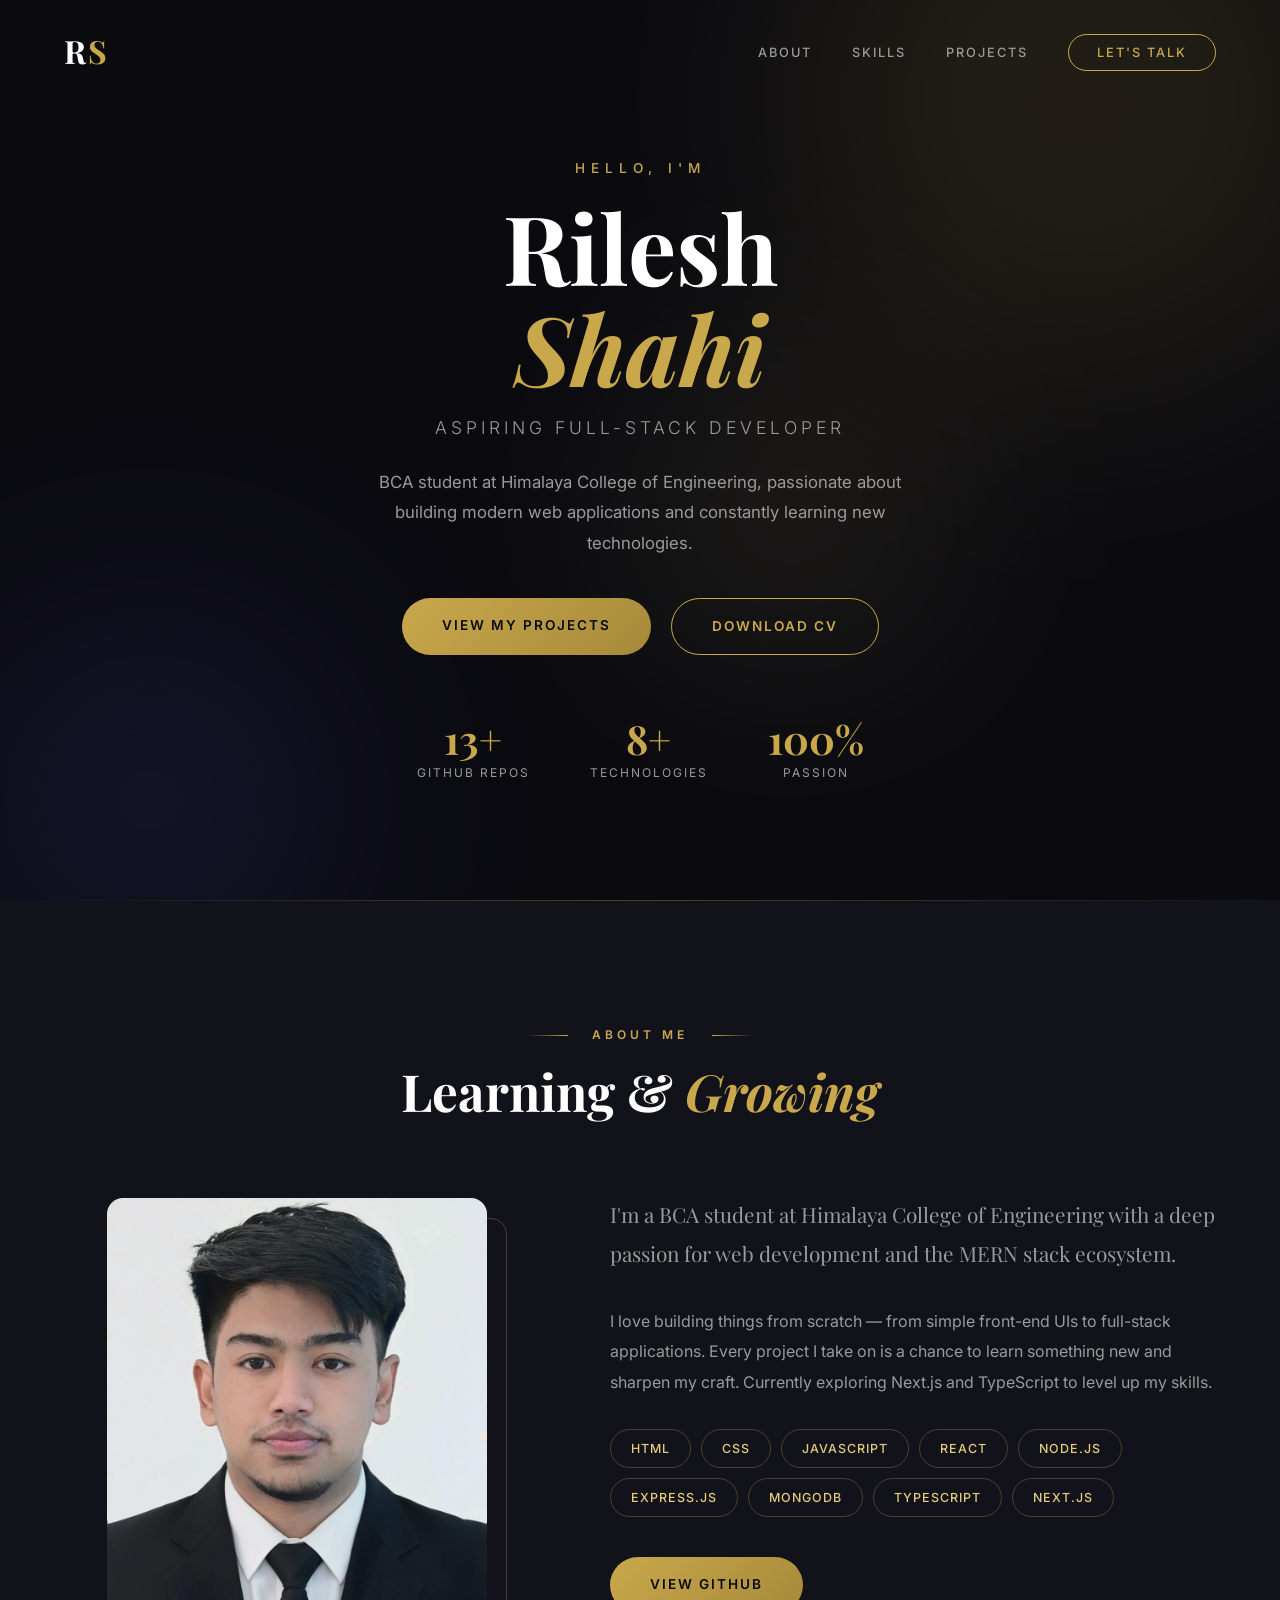
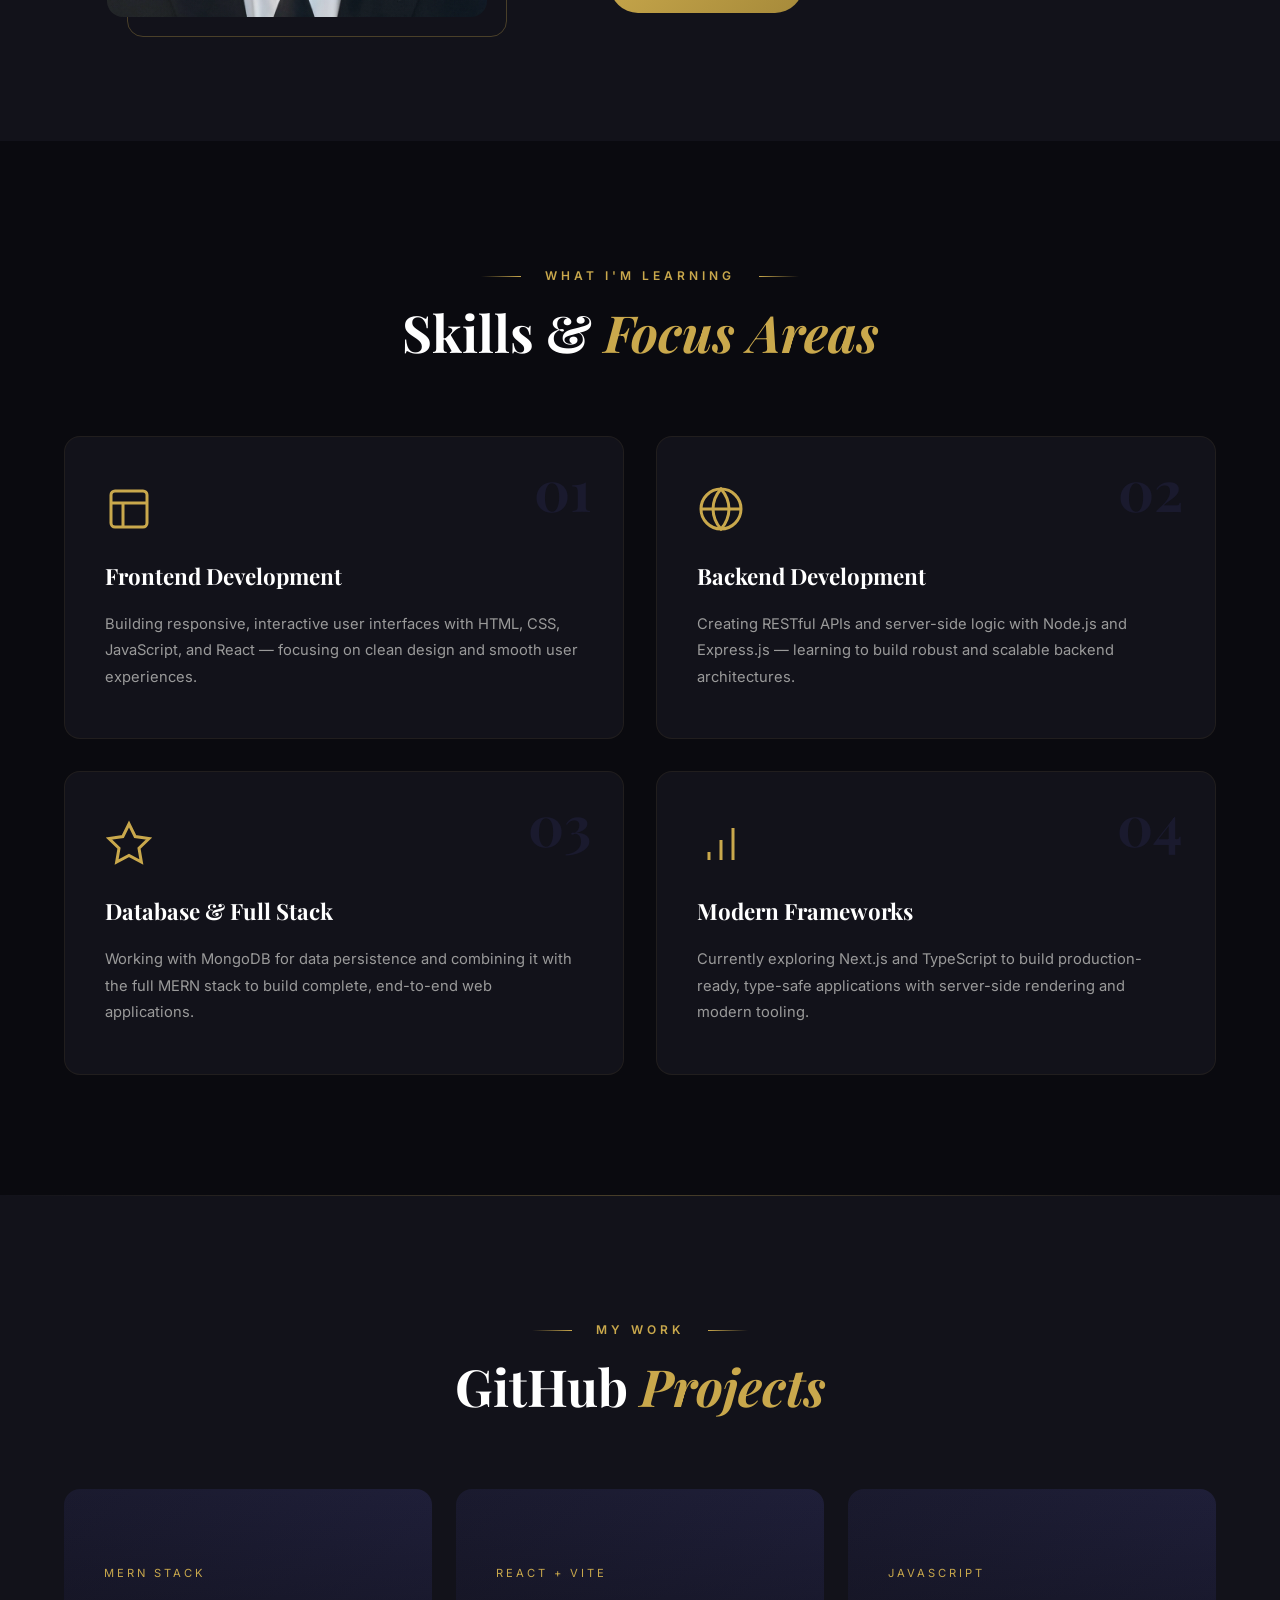
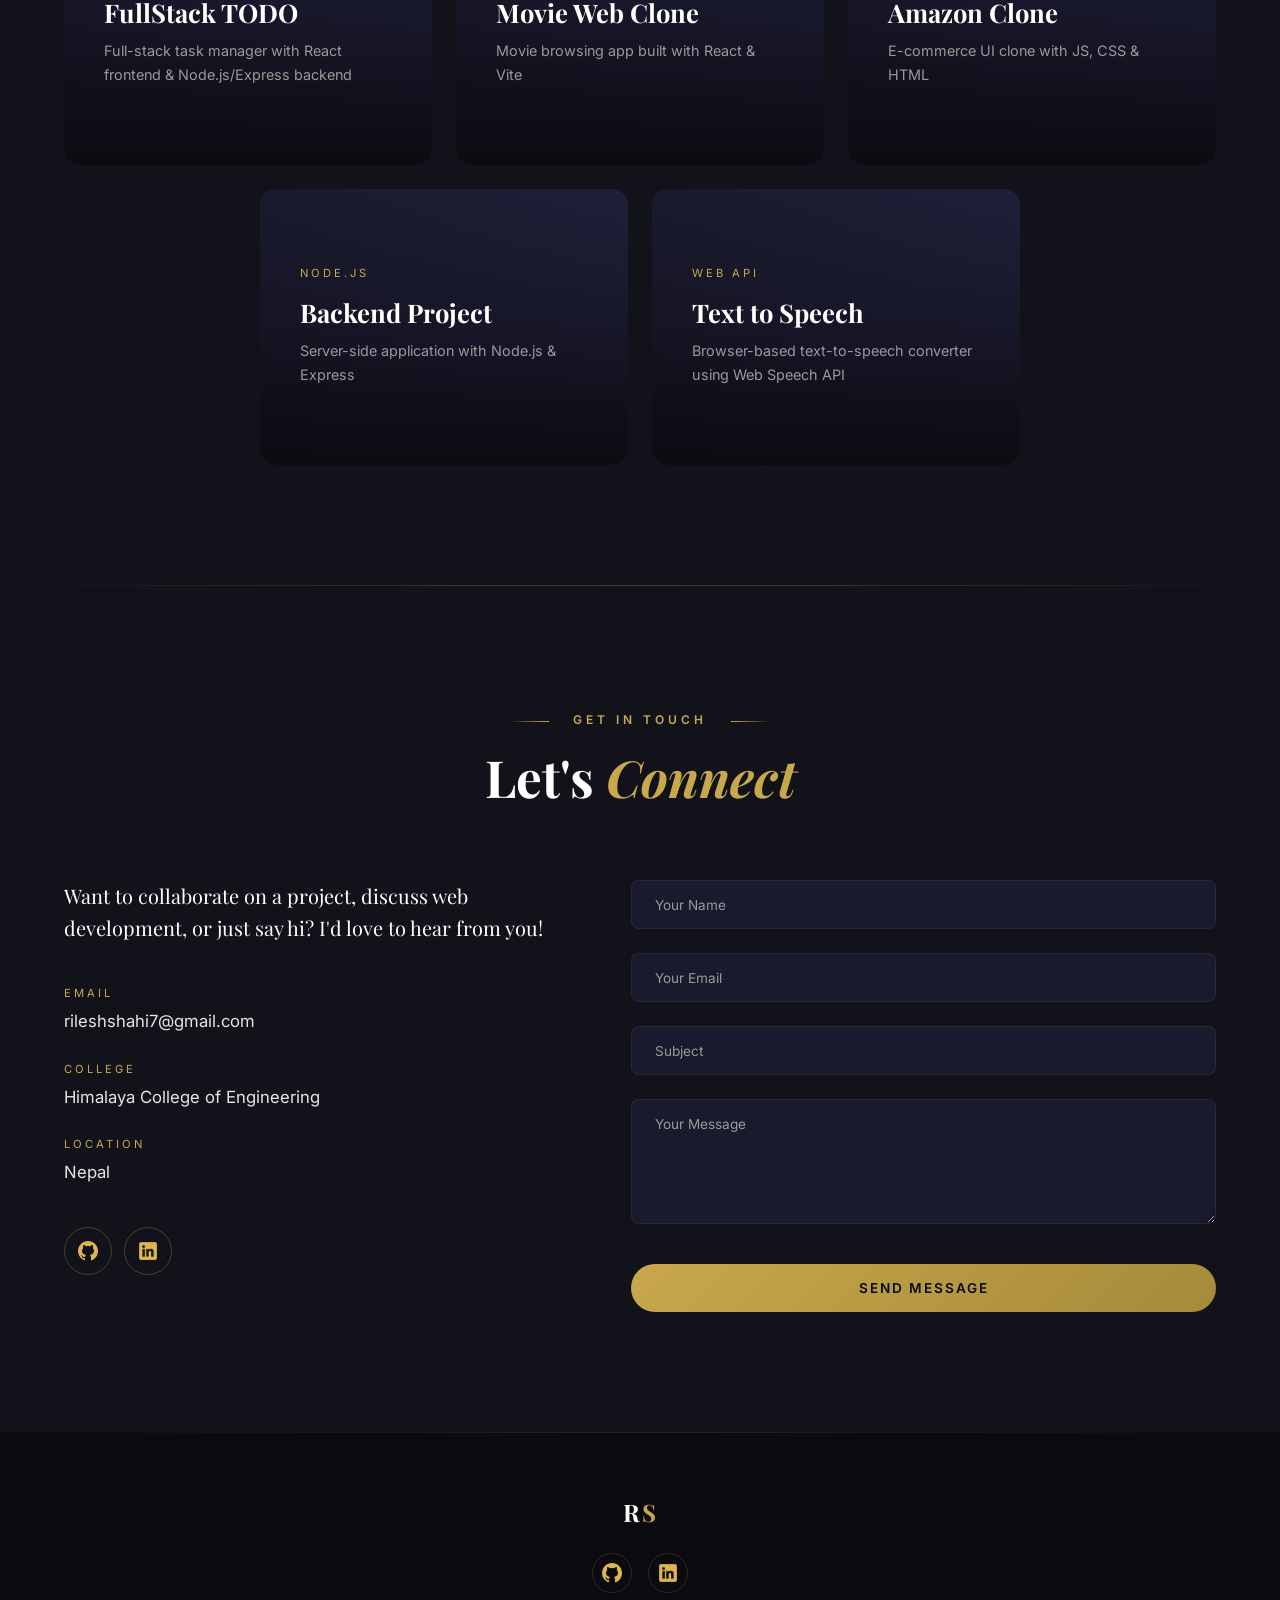
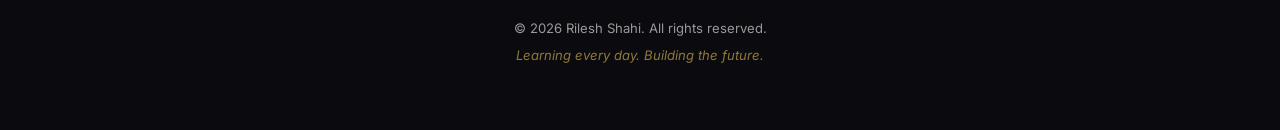
==== index.html @ 54d1e5bb "portfolio_v1" ====
<!DOCTYPE html>
<html lang="en">

<head>
  <meta charset="UTF-8">
  <meta name="viewport" content="width=device-width, initial-scale=1.0">
  <meta name="description"
    content="Rilesh Shahi — BCA student & aspiring MERN Stack Developer. Explore my projects and skills.">
  <title>Rilesh Shahi — Portfolio</title>
  <link rel="stylesheet" href="style.css">
  <link rel="preconnect" href="https://fonts.googleapis.com">
  <link rel="preconnect" href="https://fonts.gstatic.com" crossorigin>
  <link
    href="https://fonts.googleapis.com/css2?family=Playfair+Display:ital,wght@0,400;0,700;1,400&family=Inter:wght@300;400;500;600&display=swap"
    rel="stylesheet">
</head>

<body>

  <!-- ===== NAVIGATION ===== -->
  <nav id="navbar">
    <div class="nav-container">
      <a href="#hero" class="logo">R<span>S</span></a>
      <ul class="nav-links">
        <li><a href="#about">About</a></li>
        <li><a href="#services">Skills</a></li>
        <li><a href="#portfolio">Projects</a></li>
        <li><a href="#contact" class="nav-cta">Let's Talk</a></li>
      </ul>
      <button class="hamburger" id="hamburger" aria-label="Toggle navigation">
        <span></span><span></span><span></span>
      </button>
    </div>
  </nav>

  <!-- ===== HERO SECTION ===== -->
  <section id="hero">
    <div class="hero-bg-shapes">
      <div class="shape shape-1"></div>
      <div class="shape shape-2"></div>
      <div class="shape shape-3"></div>
    </div>
    <div class="hero-content">
      <p class="hero-greeting">Hello, I'm</p>
      <h1 class="hero-name">Rilesh <span>Shahi</span></h1>
      <p class="hero-tagline">Aspiring Full-Stack Developer</p>
      <p class="hero-description">BCA student at Himalaya College of Engineering, passionate about building modern web
        applications and constantly learning new technologies.</p>
      <div class="hero-buttons">
        <a href="#portfolio" class="btn btn-primary">View My Projects</a>
        <a href="Rilesh_Shahi_Resume.html" target="_blank" class="btn btn-outline"
          title="Open and print/save Resume">Download CV</a>
      </div>
      <div class="hero-stats">
        <div class="stat">
          <span class="stat-number">13+</span>
          <span class="stat-label">GitHub Repos</span>
        </div>
        <div class="stat">
          <span class="stat-number">8+</span>
          <span class="stat-label">Technologies</span>
        </div>
        <div class="stat">
          <span class="stat-number">100%</span>
          <span class="stat-label">Passion</span>
        </div>
      </div>
    </div>

  </section>

  <!-- ===== ABOUT SECTION ===== -->
  <section id="about">
    <div class="container">
      <div class="section-header">
        <span class="section-tag">About Me</span>
        <h2>Learning &amp; <span>Growing</span></h2>
      </div>
      <div class="about-grid">
        <div class="about-image">
          <div class="about-image-frame">
            <div class="about-image-placeholder">
              <img src="Profile.jpg" alt="Rilesh Shahi" class="profile-img">
            </div>
            <div class="about-image-border"></div>
          </div>
        </div>
        <div class="about-text">
          <p class="about-lead">I'm a BCA student at Himalaya College of Engineering with a deep passion for web
            development and the MERN stack ecosystem.</p>
          <p>I love building things from scratch — from simple front-end UIs to full-stack applications. Every project I
            take on is a chance to learn something new and sharpen my craft. Currently exploring Next.js and TypeScript
            to level up my skills.</p>
          <div class="about-skills">
            <div class="skill-pill">HTML</div>
            <div class="skill-pill">CSS</div>
            <div class="skill-pill">JavaScript</div>
            <div class="skill-pill">React</div>
            <div class="skill-pill">Node.js</div>
            <div class="skill-pill">Express.js</div>
            <div class="skill-pill">MongoDB</div>
            <div class="skill-pill">TypeScript</div>
            <div class="skill-pill">Next.js</div>
          </div>
          <a href="https://github.com/rilesha" target="_blank" class="btn btn-primary">View GitHub</a>
        </div>
      </div>
    </div>
  </section>

  <!-- ===== SERVICES SECTION ===== -->
  <section id="services">
    <div class="container">
      <div class="section-header">
        <span class="section-tag">What I'm Learning</span>
        <h2>Skills &amp; <span>Focus Areas</span></h2>
      </div>
      <div class="services-grid">
        <div class="service-card">
          <div class="service-icon">
            <svg viewBox="0 0 24 24" fill="none" stroke="currentColor" stroke-width="1.5">
              <rect x="3" y="3" width="18" height="18" rx="2" />
              <line x1="3" y1="9" x2="21" y2="9" />
              <line x1="9" y1="21" x2="9" y2="9" />
            </svg>
          </div>
          <span class="service-number">01</span>
          <h3>Frontend Development</h3>
          <p>Building responsive, interactive user interfaces with HTML, CSS, JavaScript, and React — focusing on clean
            design and smooth user experiences.</p>
        </div>
        <div class="service-card">
          <div class="service-icon">
            <svg viewBox="0 0 24 24" fill="none" stroke="currentColor" stroke-width="1.5">
              <circle cx="12" cy="12" r="10" />
              <path d="M2 12h20" />
              <path d="M12 2a15.3 15.3 0 0 1 4 10 15.3 15.3 0 0 1-4 10 15.3 15.3 0 0 1-4-10 15.3 15.3 0 0 1 4-10z" />
            </svg>
          </div>
          <span class="service-number">02</span>
          <h3>Backend Development</h3>
          <p>Creating RESTful APIs and server-side logic with Node.js and Express.js — learning to build robust and
            scalable backend architectures.</p>
        </div>
        <div class="service-card">
          <div class="service-icon">
            <svg viewBox="0 0 24 24" fill="none" stroke="currentColor" stroke-width="1.5">
              <polygon
                points="12 2 15.09 8.26 22 9.27 17 14.14 18.18 21.02 12 17.77 5.82 21.02 7 14.14 2 9.27 8.91 8.26 12 2" />
            </svg>
          </div>
          <span class="service-number">03</span>
          <h3>Database &amp; Full Stack</h3>
          <p>Working with MongoDB for data persistence and combining it with the full MERN stack to build complete,
            end-to-end web applications.</p>
        </div>
        <div class="service-card">
          <div class="service-icon">
            <svg viewBox="0 0 24 24" fill="none" stroke="currentColor" stroke-width="1.5">
              <path d="M12 20V10" />
              <path d="M18 20V4" />
              <path d="M6 20v-4" />
            </svg>
          </div>
          <span class="service-number">04</span>
          <h3>Modern Frameworks</h3>
          <p>Currently exploring Next.js and TypeScript to build production-ready, type-safe applications with
            server-side rendering and modern tooling.</p>
        </div>
      </div>
    </div>
  </section>

  <!-- ===== PORTFOLIO SECTION ===== -->
  <section id="portfolio">
    <div class="container">
      <div class="section-header">
        <span class="section-tag">My Work</span>
        <h2>GitHub <span>Projects</span></h2>
      </div>
      <div class="portfolio-grid">
        <div class="portfolio-item">
          <div class="portfolio-overlay">
            <span class="portfolio-category">MERN Stack</span>
            <h3>FullStack TODO</h3>
            <p>Full-stack task manager with React frontend &amp; Node.js/Express backend</p>
            <a href="https://github.com/rilesha/FullStack-TODO" target="_blank" class="portfolio-link">View on GitHub
              →</a>
          </div>
        </div>
        <div class="portfolio-item">
          <div class="portfolio-overlay">
            <span class="portfolio-category">React + Vite</span>
            <h3>Movie Web Clone</h3>
            <p>Movie browsing app built with React &amp; Vite</p>
            <a href="https://github.com/rilesha/Movie-Web_Clone" target="_blank" class="portfolio-link">View on GitHub
              →</a>
          </div>
        </div>
        <div class="portfolio-item">
          <div class="portfolio-overlay">
            <span class="portfolio-category">JavaScript</span>
            <h3>Amazon Clone</h3>
            <p>E-commerce UI clone with JS, CSS &amp; HTML</p>
            <a href="https://github.com/rilesha/amazonwithjs" target="_blank" class="portfolio-link">View on GitHub
              →</a>
          </div>
        </div>
        <div class="portfolio-item">
          <div class="portfolio-overlay">
            <span class="portfolio-category">Node.js</span>
            <h3>Backend Project</h3>
            <p>Server-side application with Node.js &amp; Express</p>
            <a href="https://github.com/rilesha/backend-project" target="_blank" class="portfolio-link">View on GitHub
              →</a>
          </div>
        </div>
        <div class="portfolio-item">
          <div class="portfolio-overlay">
            <span class="portfolio-category">Web API</span>
            <h3>Text to Speech</h3>
            <p>Browser-based text-to-speech converter using Web Speech API</p>
            <a href="https://github.com/rilesha/Text-to-speech" target="_blank" class="portfolio-link">View on GitHub
              →</a>
          </div>
        </div>
      </div>
    </div>
  </section>




  <!-- ===== CONTACT SECTION ===== -->
  <section id="contact">
    <div class="container">
      <div class="section-header">
        <span class="section-tag">Get in Touch</span>
        <h2>Let's <span>Connect</span></h2>
      </div>
      <div class="contact-grid">
        <div class="contact-info">
          <p class="contact-lead">Want to collaborate on a project, discuss web development, or just say hi? I'd love to
            hear from you!</p>
          <div class="contact-details">
            <div class="contact-item">
              <span class="contact-label">Email</span>
              <a href="mailto:rileshshahi7@gmail.com">rileshshahi7@gmail.com</a>
            </div>
            <div class="contact-item">
              <span class="contact-label">College</span>
              <span>Himalaya College of Engineering</span>
            </div>
            <div class="contact-item">
              <span class="contact-label">Location</span>
              <span>Nepal</span>
            </div>
          </div>
          <div class="social-links">
            <a href="https://github.com/rilesha" target="_blank" class="social-link" aria-label="GitHub">
              <img src="icons8-github-24.png" alt="GitHub" class="social-icon">
            </a>
            <a href="https://www.linkedin.com/in/rilesh-shahi-5a1a54319/" target="_blank" class="social-link"
              aria-label="LinkedIn">
              <img src="icons8-linkedin-30.png" alt="LinkedIn" class="social-icon">
            </a>
          </div>
        </div>
        <form class="contact-form" id="contact-form">
          <div class="form-group">
            <input type="text" id="name" name="name" placeholder=" " required>
            <label for="name">Your Name</label>
          </div>
          <div class="form-group">
            <input type="email" id="email" name="email" placeholder=" " required>
            <label for="email">Your Email</label>
          </div>
          <div class="form-group">
            <input type="text" id="subject" name="subject" placeholder=" ">
            <label for="subject">Subject</label>
          </div>
          <div class="form-group">
            <textarea id="message" name="message" rows="5" placeholder=" " required></textarea>
            <label for="message">Your Message</label>
          </div>
          <button type="submit" class="btn btn-primary btn-full">Send Message</button>
        </form>
      </div>
    </div>
  </section>

  <!-- ===== FOOTER ===== -->
  <footer id="footer">
    <div class="container">
      <div class="footer-content">
        <a href="#hero" class="logo footer-logo">R<span>S</span></a>
        <div class="footer-socials">
          <a href="https://github.com/rilesha" target="_blank" class="footer-social-link" aria-label="GitHub">
            <img src="icons8-github-24.png" alt="GitHub" class="social-icon">
          </a>
          <a href="https://www.linkedin.com/in/rilesh-shahi-5a1a54319/" target="_blank" class="footer-social-link"
            aria-label="LinkedIn">
            <img src="icons8-linkedin-30.png" alt="LinkedIn" class="social-icon">
          </a>
        </div>
        <p>&copy; 2026 Rilesh Shahi. All rights reserved.</p>
        <p class="footer-tagline">Learning every day. Building the future.</p>
      </div>
    </div>
  </footer>

  <script>
    // Navbar scroll effect
    const navbar = document.getElementById('navbar');
    window.addEventListener('scroll', () => {
      navbar.classList.toggle('scrolled', window.scrollY > 50);
    });

    // Hamburger menu
    const hamburger = document.getElementById('hamburger');
    const navLinks = document.querySelector('.nav-links');
    hamburger.addEventListener('click', () => {
      hamburger.classList.toggle('active');
      navLinks.classList.toggle('active');
    });

    // Close menu on link click
    document.querySelectorAll('.nav-links a').forEach(link => {
      link.addEventListener('click', () => {
        hamburger.classList.remove('active');
        navLinks.classList.remove('active');
      });
    });

    // Smooth scroll
    document.querySelectorAll('a[href^="#"]').forEach(anchor => {
      anchor.addEventListener('click', function (e) {
        e.preventDefault();
        const target = document.querySelector(this.getAttribute('href'));
        if (target) {
          target.scrollIntoView({ behavior: 'smooth', block: 'start' });
        }
      });
    });

    // Intersection Observer for scroll animations
    const observerOptions = { threshold: 0.1, rootMargin: '0px 0px -50px 0px' };
    const observer = new IntersectionObserver((entries) => {
      entries.forEach(entry => {
        if (entry.isIntersecting) {
          entry.target.classList.add('visible');
        }
      });
    }, observerOptions);

    document.querySelectorAll('.service-card, .portfolio-item, .testimonial-card, .about-grid, .contact-grid, .section-header').forEach(el => {
      el.classList.add('animate-on-scroll');
      observer.observe(el);
    });

    // Form submission via Formspree
    document.getElementById('contact-form').addEventListener('submit', async function (e) {
      e.preventDefault();
      const btn = this.querySelector('button[type="submit"]');
      const originalText = btn.textContent;
      btn.textContent = 'Sending...';

      try {
        const response = await fetch('https://formspree.io/f/mdawnrlw', { // Replace 'YOUR_FORM_ID_HERE' with your actual Formspree endpoint ID later if you make an account
          method: 'POST',
          body: new FormData(this),
          headers: {
            'Accept': 'application/json'
          }
        });

        if (response.ok) {
          btn.textContent = 'Message Sent ✓';
          btn.style.background = 'linear-gradient(135deg, #2ecc71, #27ae60)';
          this.reset();
        } else {
          btn.textContent = 'Error Sending';
          btn.style.background = 'linear-gradient(135deg, #e74c3c, #c0392b)';
        }
      } catch (error) {
        btn.textContent = 'Error Sending';
        btn.style.background = 'linear-gradient(135deg, #e74c3c, #c0392b)';
      }

      setTimeout(() => {
        btn.textContent = originalText;
        btn.style.background = '';
      }, 3000);
    });

    // Stat counter animation
    const statNumbers = document.querySelectorAll('.stat-number');
    const statsObserver = new IntersectionObserver((entries) => {
      entries.forEach(entry => {
        if (entry.isIntersecting) {
          const el = entry.target;
          const text = el.textContent;
          const num = parseInt(text);
          const suffix = text.replace(/[0-9]/g, '');
          let current = 0;
          const increment = Math.ceil(num / 60);
          const timer = setInterval(() => {
            current += increment;
            if (current >= num) {
              current = num;
              clearInterval(timer);
            }
            el.textContent = current + suffix;
          }, 30);
          statsObserver.unobserve(el);
        }
      });
    }, { threshold: 0.5 });
    statNumbers.forEach(stat => statsObserver.observe(stat));
  </script>
</body>

</html>
---- style.css ----
/* ============================================
   LUXURY PORTFOLIO — STYLE SHEET
   ============================================ */

/* ---------- CSS VARIABLES ---------- */
:root {
    --color-bg: #0a0a0f;
    --color-bg-alt: #12121a;
    --color-surface: #1a1a2e;
    --color-surface-2: #222240;
    --color-gold: #c9a84c;
    --color-gold-light: #e3cc7a;
    --color-gold-dark: #a68a3a;
    --color-text: #e8e6e3;
    --color-text-dim: #9a9a9a;
    --color-accent: #c9a84c;
    --color-white: #ffffff;

    --font-heading: 'Playfair Display', Georgia, serif;
    --font-body: 'Inter', -apple-system, sans-serif;

    --radius-sm: 8px;
    --radius-md: 16px;
    --radius-lg: 24px;

    --transition: 0.4s cubic-bezier(0.25, 0.46, 0.45, 0.94);
    --transition-fast: 0.25s ease;
}

/* ---------- RESET & BASE ---------- */
*,
*::before,
*::after {
    margin: 0;
    padding: 0;
    box-sizing: border-box;
}

html {
    scroll-behavior: smooth;
    font-size: 16px;
}

body {
    font-family: var(--font-body);
    background-color: var(--color-bg);
    color: var(--color-text);
    line-height: 1.7;
    overflow-x: hidden;
    -webkit-font-smoothing: antialiased;
}

a {
    text-decoration: none;
    color: inherit;
    transition: color var(--transition-fast);
}

img {
    max-width: 100%;
    display: block;
}

ul {
    list-style: none;
}

.container {
    max-width: 1200px;
    margin: 0 auto;
    padding: 0 24px;
}

/* ---------- SECTION HEADER ---------- */
.section-header {
    text-align: center;
    margin-bottom: 72px;
}

.section-tag {
    display: inline-block;
    font-family: var(--font-body);
    font-size: 0.75rem;
    font-weight: 600;
    text-transform: uppercase;
    letter-spacing: 4px;
    color: var(--color-gold);
    margin-bottom: 16px;
    position: relative;
    padding: 0 24px;
}

.section-tag::before,
.section-tag::after {
    content: '';
    position: absolute;
    top: 50%;
    width: 40px;
    height: 1px;
    background: linear-gradient(to right, transparent, var(--color-gold));
}

.section-tag::before {
    right: 100%;
}

.section-tag::after {
    left: 100%;
    background: linear-gradient(to left, transparent, var(--color-gold));
}

.section-header h2 {
    font-family: var(--font-heading);
    font-size: clamp(2rem, 4vw, 3.2rem);
    font-weight: 700;
    color: var(--color-white);
    line-height: 1.2;
}

.section-header h2 span {
    color: var(--color-gold);
    font-style: italic;
}

/* ---------- BUTTONS ---------- */
.btn {
    display: inline-block;
    font-family: var(--font-body);
    font-size: 0.85rem;
    font-weight: 600;
    text-transform: uppercase;
    letter-spacing: 2px;
    padding: 16px 40px;
    border-radius: 50px;
    border: none;
    cursor: pointer;
    transition: all var(--transition);
    position: relative;
    overflow: hidden;
}

.btn-primary {
    background: linear-gradient(135deg, var(--color-gold), var(--color-gold-dark));
    color: var(--color-bg);
}

.btn-primary::before {
    content: '';
    position: absolute;
    top: 0;
    left: -100%;
    width: 100%;
    height: 100%;
    background: linear-gradient(90deg, transparent, rgba(255, 255, 255, 0.25), transparent);
    transition: left 0.6s ease;
}

.btn-primary:hover::before {
    left: 100%;
}

.btn-primary:hover {
    transform: translateY(-2px);
    box-shadow: 0 12px 40px rgba(201, 168, 76, 0.35);
}

.btn-outline {
    border: 1.5px solid var(--color-gold);
    color: var(--color-gold);
    background: transparent;
}

.btn-outline:hover {
    background: var(--color-gold);
    color: var(--color-bg);
    transform: translateY(-2px);
    box-shadow: 0 12px 40px rgba(201, 168, 76, 0.2);
}

.btn-full {
    width: 100%;
    text-align: center;
}

/* ---------- NAVIGATION ---------- */
#navbar {
    position: fixed;
    top: 0;
    left: 0;
    right: 0;
    z-index: 1000;
    padding: 24px 0;
    transition: all var(--transition);
}

#navbar.scrolled {
    padding: 12px 0;
    background: rgba(10, 10, 15, 0.92);
    backdrop-filter: blur(20px);
    -webkit-backdrop-filter: blur(20px);
    border-bottom: 1px solid rgba(201, 168, 76, 0.1);
}

.nav-container {
    max-width: 1200px;
    margin: 0 auto;
    padding: 0 24px;
    display: flex;
    align-items: center;
    justify-content: space-between;
}

.logo {
    font-family: var(--font-heading);
    font-size: 2rem;
    font-weight: 700;
    color: var(--color-white);
    letter-spacing: 2px;
}

.logo span {
    color: var(--color-gold);
}

.nav-links {
    display: flex;
    align-items: center;
    gap: 40px;
}

.nav-links a {
    font-size: 0.8rem;
    font-weight: 500;
    text-transform: uppercase;
    letter-spacing: 2px;
    color: var(--color-text-dim);
    transition: color var(--transition-fast);
    position: relative;
}

.nav-links a::after {
    content: '';
    position: absolute;
    bottom: -4px;
    left: 0;
    width: 0;
    height: 1px;
    background: var(--color-gold);
    transition: width var(--transition);
}

.nav-links a:hover {
    color: var(--color-gold);
}

.nav-links a:hover::after {
    width: 100%;
}

.nav-cta {
    padding: 10px 28px !important;
    border: 1.5px solid var(--color-gold) !important;
    border-radius: 50px;
    color: var(--color-gold) !important;
}

.nav-cta:hover {
    background: var(--color-gold) !important;
    color: var(--color-bg) !important;
}

.nav-cta::after {
    display: none !important;
}

/* Hamburger */
.hamburger {
    display: none;
    flex-direction: column;
    gap: 6px;
    background: none;
    border: none;
    cursor: pointer;
    padding: 4px;
}

.hamburger span {
    display: block;
    width: 28px;
    height: 2px;
    background: var(--color-text);
    transition: all 0.3s ease;
    border-radius: 2px;
}

.hamburger.active span:nth-child(1) {
    transform: rotate(45deg) translate(6px, 6px);
}

.hamburger.active span:nth-child(2) {
    opacity: 0;
}

.hamburger.active span:nth-child(3) {
    transform: rotate(-45deg) translate(6px, -6px);
}

/* ---------- HERO SECTION ---------- */
#hero {
    min-height: 100vh;
    display: flex;
    align-items: center;
    justify-content: center;
    position: relative;
    padding: 120px 24px 80px;
    overflow: hidden;
}

.hero-bg-shapes {
    position: absolute;
    inset: 0;
    pointer-events: none;
}

.shape {
    position: absolute;
    border-radius: 50%;
    filter: blur(120px);
    opacity: 0.12;
}

.shape-1 {
    width: 600px;
    height: 600px;
    background: var(--color-gold);
    top: -200px;
    right: -100px;
    animation: float 12s ease-in-out infinite;
}

.shape-2 {
    width: 400px;
    height: 400px;
    background: #6c63ff;
    bottom: -100px;
    left: -50px;
    animation: float 10s ease-in-out infinite reverse;
}

.shape-3 {
    width: 300px;
    height: 300px;
    background: var(--color-gold-light);
    top: 40%;
    left: 50%;
    animation: float 14s ease-in-out infinite 2s;
}

@keyframes float {

    0%,
    100% {
        transform: translate(0, 0);
    }

    33% {
        transform: translate(30px, -30px);
    }

    66% {
        transform: translate(-20px, 20px);
    }
}

.hero-content {
    text-align: center;
    max-width: 800px;
    position: relative;
    z-index: 1;
}

.hero-greeting {
    font-size: 0.85rem;
    font-weight: 500;
    text-transform: uppercase;
    letter-spacing: 6px;
    color: var(--color-gold);
    margin-bottom: 16px;
    animation: fadeUp 0.8s ease forwards;
    opacity: 0;
}

.hero-name {
    font-family: var(--font-heading);
    font-size: clamp(3rem, 8vw, 6rem);
    font-weight: 700;
    color: var(--color-white);
    line-height: 1.05;
    margin-bottom: 16px;
    animation: fadeUp 0.8s ease 0.15s forwards;
    opacity: 0;
}

.hero-name span {
    display: block;
    color: var(--color-gold);
    font-style: italic;
}

.hero-tagline {
    font-size: 1.1rem;
    font-weight: 300;
    letter-spacing: 4px;
    text-transform: uppercase;
    color: var(--color-text-dim);
    margin-bottom: 24px;
    animation: fadeUp 0.8s ease 0.3s forwards;
    opacity: 0;
}

.hero-description {
    font-size: 1.05rem;
    color: var(--color-text-dim);
    max-width: 560px;
    margin: 0 auto 40px;
    line-height: 1.8;
    animation: fadeUp 0.8s ease 0.45s forwards;
    opacity: 0;
}

.hero-buttons {
    display: flex;
    gap: 20px;
    justify-content: center;
    flex-wrap: wrap;
    margin-bottom: 64px;
    animation: fadeUp 0.8s ease 0.6s forwards;
    opacity: 0;
}

.hero-stats {
    display: flex;
    justify-content: center;
    gap: 60px;
    animation: fadeUp 0.8s ease 0.75s forwards;
    opacity: 0;
}

.stat {
    text-align: center;
}

.stat-number {
    display: block;
    font-family: var(--font-heading);
    font-size: 2.5rem;
    font-weight: 700;
    color: var(--color-gold);
    line-height: 1;
}

.stat-label {
    font-size: 0.75rem;
    text-transform: uppercase;
    letter-spacing: 2px;
    color: var(--color-text-dim);
    margin-top: 4px;
    display: block;
}

@keyframes fadeUp {
    from {
        opacity: 0;
        transform: translateY(30px);
    }

    to {
        opacity: 1;
        transform: translateY(0);
    }
}

/* Scroll Indicator */
.scroll-indicator {
    position: absolute;
    bottom: 40px;
    left: 50%;
    transform: translateX(-50%);
    display: flex;
    flex-direction: column;
    align-items: center;
    gap: 8px;
    animation: fadeUp 0.8s ease 1s forwards;
    opacity: 0;
}

.scroll-indicator span {
    font-size: 0.65rem;
    text-transform: uppercase;
    letter-spacing: 3px;
    color: var(--color-text-dim);
}

.scroll-line {
    width: 1px;
    height: 60px;
    background: linear-gradient(to bottom, var(--color-gold), transparent);
    animation: scrollPulse 2s ease-in-out infinite;
}

@keyframes scrollPulse {

    0%,
    100% {
        opacity: 0.3;
        transform: scaleY(0.6);
    }

    50% {
        opacity: 1;
        transform: scaleY(1);
    }
}

/* ---------- ABOUT SECTION ---------- */
#about {
    padding: 120px 0;
    background: var(--color-bg-alt);
    position: relative;
}

#about::before {
    content: '';
    position: absolute;
    top: 0;
    left: 0;
    right: 0;
    height: 1px;
    background: linear-gradient(to right, transparent, var(--color-gold), transparent);
    opacity: 0.3;
}

.about-grid {
    display: grid;
    grid-template-columns: 1fr 1.3fr;
    gap: 80px;
    align-items: center;
}

.about-image-frame {
    position: relative;
    width: 100%;
    max-width: 380px;
    margin: 0 auto;
}

.about-image-placeholder {
    width: 100%;
    border-radius: var(--radius-md);
    position: relative;
    overflow: hidden;
    line-height: 0;
    /* Container will now intuitively take the exact ratio of the image inside it */
}

.about-image-placeholder::before {
    content: '';
    position: absolute;
    inset: 0;
    background: linear-gradient(135deg, rgba(201, 168, 76, 0.08), transparent);
    pointer-events: none;
    z-index: 2;
    /* Adding a subtle luxury tint overlay to the photo */
}

.profile-img {
    width: 100%;
    height: auto;
    display: block;
    position: relative;
    z-index: 1;
}

.about-image-border {
    position: absolute;
    top: 20px;
    left: 20px;
    right: -20px;
    bottom: -20px;
    border: 1.5px solid var(--color-gold);
    border-radius: var(--radius-md);
    opacity: 0.3;
    z-index: -1;
}

.about-lead {
    font-family: var(--font-heading);
    font-size: 1.3rem;
    font-weight: 400;
    line-height: 1.6;
    color: var(--color-white);
    margin-bottom: 20px;
}

.about-text p {
    color: var(--color-text-dim);
    margin-bottom: 32px;
    line-height: 1.9;
}

.about-skills {
    display: flex;
    flex-wrap: wrap;
    gap: 10px;
    margin-bottom: 40px;
}

.skill-pill {
    padding: 8px 20px;
    border: 1px solid rgba(201, 168, 76, 0.3);
    border-radius: 50px;
    font-size: 0.78rem;
    font-weight: 500;
    text-transform: uppercase;
    letter-spacing: 1px;
    color: var(--color-gold-light);
    transition: all var(--transition-fast);
}

.skill-pill:hover {
    background: rgba(201, 168, 76, 0.1);
    border-color: var(--color-gold);
    transform: translateY(-2px);
}

/* ---------- SERVICES SECTION ---------- */
#services {
    padding: 120px 0;
    position: relative;
}

.services-grid {
    display: grid;
    grid-template-columns: repeat(2, 1fr);
    gap: 32px;
}

.service-card {
    background: var(--color-bg-alt);
    border: 1px solid rgba(201, 168, 76, 0.08);
    border-radius: var(--radius-md);
    padding: 48px 40px;
    position: relative;
    overflow: hidden;
    transition: all var(--transition);
}

.service-card::before {
    content: '';
    position: absolute;
    top: 0;
    left: 0;
    width: 100%;
    height: 3px;
    background: linear-gradient(to right, var(--color-gold), transparent);
    opacity: 0;
    transition: opacity var(--transition);
}

.service-card:hover {
    transform: translateY(-8px);
    border-color: rgba(201, 168, 76, 0.2);
    box-shadow: 0 24px 64px rgba(0, 0, 0, 0.4);
}

.service-card:hover::before {
    opacity: 1;
}

.service-icon {
    width: 48px;
    height: 48px;
    color: var(--color-gold);
    margin-bottom: 24px;
}

.service-icon svg {
    width: 100%;
    height: 100%;
}

.service-number {
    position: absolute;
    top: 24px;
    right: 32px;
    font-family: var(--font-heading);
    font-size: 3.5rem;
    font-weight: 700;
    color: var(--color-surface);
    line-height: 1;
    transition: color var(--transition);
}

.service-card:hover .service-number {
    color: rgba(201, 168, 76, 0.08);
}

.service-card h3 {
    font-family: var(--font-heading);
    font-size: 1.4rem;
    font-weight: 700;
    color: var(--color-white);
    margin-bottom: 16px;
}

.service-card p {
    color: var(--color-text-dim);
    font-size: 0.92rem;
    line-height: 1.8;
}

/* ---------- PORTFOLIO SECTION ---------- */
#portfolio {
    padding: 120px 0;
    background: var(--color-bg-alt);
    position: relative;
}

#portfolio::before {
    content: '';
    position: absolute;
    top: 0;
    left: 0;
    right: 0;
    height: 1px;
    background: linear-gradient(to right, transparent, var(--color-gold), transparent);
    opacity: 0.3;
}

.portfolio-grid {
    display: flex;
    flex-wrap: wrap;
    gap: 24px;
    justify-content: center;
}

.portfolio-item {
    position: relative;
    aspect-ratio: 4 / 3;
    border-radius: var(--radius-md);
    overflow: hidden;
    cursor: pointer;
    background: linear-gradient(135deg, var(--color-surface), var(--color-surface-2));
    flex: 0 1 calc(33.333% - 16px);
    min-width: 280px;
}

.portfolio-overlay {
    position: absolute;
    inset: 0;
    background: linear-gradient(to top, rgba(10, 10, 15, 0.95) 0%, rgba(10, 10, 15, 0.3) 60%, transparent 100%);
    display: flex;
    flex-direction: column;
    justify-content: flex-end;
    padding: 40px;
    transition: all var(--transition);
}

.portfolio-item:hover .portfolio-overlay {
    background: linear-gradient(to top, rgba(10, 10, 15, 0.98) 0%, rgba(201, 168, 76, 0.08) 100%);
}

.portfolio-category {
    font-size: 0.7rem;
    text-transform: uppercase;
    letter-spacing: 3px;
    color: var(--color-gold);
    margin-bottom: 8px;
}

.portfolio-overlay h3 {
    font-family: var(--font-heading);
    font-size: 1.6rem;
    font-weight: 700;
    color: var(--color-white);
    margin-bottom: 4px;
}

.portfolio-overlay p {
    color: var(--color-text-dim);
    font-size: 0.9rem;
    margin-bottom: 16px;
}

.portfolio-link {
    font-size: 0.8rem;
    font-weight: 600;
    text-transform: uppercase;
    letter-spacing: 2px;
    color: var(--color-gold);
    opacity: 0;
    transform: translateY(10px);
    transition: all var(--transition);
}

.portfolio-item:hover .portfolio-link {
    opacity: 1;
    transform: translateY(0);
}

/* ---------- TESTIMONIALS SECTION ---------- */
#testimonials {
    padding: 120px 0;
    position: relative;
}

.testimonials-grid {
    display: grid;
    grid-template-columns: repeat(3, 1fr);
    gap: 32px;
    align-items: start;
}

.testimonial-card {
    background: var(--color-bg-alt);
    border: 1px solid rgba(201, 168, 76, 0.06);
    border-radius: var(--radius-md);
    padding: 48px 36px 40px;
    transition: all var(--transition);
    position: relative;
}

.testimonial-card:hover {
    transform: translateY(-6px);
    border-color: rgba(201, 168, 76, 0.15);
    box-shadow: 0 20px 60px rgba(0, 0, 0, 0.3);
}

.testimonial-card.featured {
    background: linear-gradient(135deg, var(--color-surface), var(--color-surface-2));
    border-color: rgba(201, 168, 76, 0.2);
    transform: scale(1.04);
}

.testimonial-card.featured:hover {
    transform: scale(1.04) translateY(-6px);
}

.testimonial-quote {
    font-family: var(--font-heading);
    font-size: 5rem;
    line-height: 1;
    color: var(--color-gold);
    opacity: 0.2;
    margin-bottom: -20px;
}

.testimonial-card p {
    color: var(--color-text-dim);
    font-size: 0.95rem;
    line-height: 1.8;
    margin-bottom: 28px;
    font-style: italic;
}

.testimonial-author {
    display: flex;
    align-items: center;
    gap: 16px;
}

.testimonial-avatar {
    width: 48px;
    height: 48px;
    border-radius: 50%;
    background: linear-gradient(135deg, var(--color-gold), var(--color-gold-dark));
    display: flex;
    align-items: center;
    justify-content: center;
    font-size: 0.75rem;
    font-weight: 700;
    color: var(--color-bg);
    letter-spacing: 1px;
}

.testimonial-author strong {
    display: block;
    color: var(--color-white);
    font-size: 0.9rem;
}

.testimonial-author span {
    font-size: 0.78rem;
    color: var(--color-text-dim);
}

/* ---------- CONTACT SECTION ---------- */
#contact {
    padding: 120px 0;
    background: var(--color-bg-alt);
    position: relative;
}

#contact::before {
    content: '';
    position: absolute;
    top: 0;
    left: 0;
    right: 0;
    height: 1px;
    background: linear-gradient(to right, transparent, var(--color-gold), transparent);
    opacity: 0.3;
}

.contact-grid {
    display: grid;
    grid-template-columns: 1fr 1.2fr;
    gap: 80px;
    align-items: start;
}

.contact-lead {
    font-family: var(--font-heading);
    font-size: 1.25rem;
    color: var(--color-white);
    line-height: 1.6;
    margin-bottom: 40px;
}

.contact-details {
    margin-bottom: 40px;
}

.contact-item {
    margin-bottom: 24px;
}

.contact-label {
    display: block;
    font-size: 0.7rem;
    text-transform: uppercase;
    letter-spacing: 3px;
    color: var(--color-gold);
    margin-bottom: 4px;
}

.contact-item a,
.contact-item span:not(.contact-label) {
    font-size: 1.05rem;
    color: var(--color-text);
}

.contact-item a:hover {
    color: var(--color-gold);
}

.social-links {
    display: flex;
    gap: 12px;
}

.social-link {
    width: 48px;
    height: 48px;
    border: 1px solid rgba(201, 168, 76, 0.3);
    border-radius: 50%;
    display: flex;
    align-items: center;
    justify-content: center;
    transition: all var(--transition-fast);
}

.social-icon {
    width: 24px;
    height: 24px;
    object-fit: contain;
    /* CSS filter to turn black icon into the gold theme color (#c9a84c) */
    filter: invert(72%) sepia(21%) saturate(1028%) hue-rotate(6deg) brightness(98%) contrast(92%);
    transition: filter var(--transition-fast);
}

.social-link:hover {
    background: var(--color-gold);
    transform: translateY(-3px);
    box-shadow: 0 8px 24px rgba(201, 168, 76, 0.25);
}

.social-link:hover .social-icon {
    /* Filter to turn icon black/dark blue to contrast against the gold background */
    filter: invert(6%) sepia(10%) saturate(1633%) hue-rotate(201deg) brightness(98%) contrast(92%);
}

/* Contact Form */
.contact-form {
    display: flex;
    flex-direction: column;
    gap: 24px;
}

.form-group {
    position: relative;
}

.form-group input,
.form-group textarea {
    width: 100%;
    padding: 20px 24px 8px;
    font-family: var(--font-body);
    font-size: 0.95rem;
    color: var(--color-text);
    background: var(--color-surface);
    border: 1px solid rgba(201, 168, 76, 0.1);
    border-radius: var(--radius-sm);
    outline: none;
    transition: all var(--transition-fast);
    resize: vertical;
}

.form-group input:focus,
.form-group textarea:focus {
    border-color: var(--color-gold);
    box-shadow: 0 0 0 3px rgba(201, 168, 76, 0.08);
}

.form-group label {
    position: absolute;
    top: 14px;
    left: 24px;
    font-size: 0.85rem;
    color: var(--color-text-dim);
    pointer-events: none;
    transition: all 0.25s ease;
}

.form-group input:focus~label,
.form-group input:not(:placeholder-shown)~label,
.form-group textarea:focus~label,
.form-group textarea:not(:placeholder-shown)~label {
    top: 4px;
    font-size: 0.65rem;
    text-transform: uppercase;
    letter-spacing: 2px;
    color: var(--color-gold);
}

.contact-form .btn {
    margin-top: 8px;
    font-family: var(--font-body);
}

/* ---------- FOOTER ---------- */
#footer {
    padding: 60px 0;
    text-align: center;
    position: relative;
}

#footer::before {
    content: '';
    position: absolute;
    top: 0;
    left: 0;
    right: 0;
    height: 1px;
    background: linear-gradient(to right, transparent, var(--color-gold), transparent);
    opacity: 0.15;
}

.footer-logo {
    font-size: 1.5rem;
    display: inline-block;
    margin-bottom: 20px;
}

.footer-socials {
    display: flex;
    justify-content: center;
    gap: 16px;
    margin-bottom: 24px;
}

.footer-social-link {
    width: 40px;
    height: 40px;
    border: 1px solid rgba(201, 168, 76, 0.2);
    border-radius: 50%;
    display: flex;
    align-items: center;
    justify-content: center;
    transition: all var(--transition-fast);
}

.footer-social-link:hover {
    background: var(--color-gold);
    transform: translateY(-2px);
    box-shadow: 0 4px 12px rgba(201, 168, 76, 0.2);
}

.footer-social-link:hover .social-icon {
    filter: invert(6%) sepia(10%) saturate(1633%) hue-rotate(201deg) brightness(98%) contrast(92%);
}

.footer-content p {
    font-size: 0.82rem;
    color: var(--color-text-dim);
    margin-bottom: 4px;
}

.footer-tagline {
    color: var(--color-gold) !important;
    font-style: italic;
    opacity: 0.7;
}

/* ---------- SCROLL ANIMATIONS ---------- */
.animate-on-scroll {
    opacity: 0;
    transform: translateY(40px);
    transition: opacity 0.7s ease, transform 0.7s ease;
}

.animate-on-scroll.visible {
    opacity: 1;
    transform: translateY(0);
}

/* Stagger service cards */
.service-card.animate-on-scroll:nth-child(2) {
    transition-delay: 0.1s;
}

.service-card.animate-on-scroll:nth-child(3) {
    transition-delay: 0.2s;
}

.service-card.animate-on-scroll:nth-child(4) {
    transition-delay: 0.3s;
}

/* Stagger portfolio items */
.portfolio-item.animate-on-scroll:nth-child(2) {
    transition-delay: 0.1s;
}

.portfolio-item.animate-on-scroll:nth-child(3) {
    transition-delay: 0.15s;
}

.portfolio-item.animate-on-scroll:nth-child(4) {
    transition-delay: 0.2s;
}

.portfolio-item.animate-on-scroll:nth-child(5) {
    transition-delay: 0.25s;
}

/* Stagger testimonials */
.testimonial-card.animate-on-scroll:nth-child(2) {
    transition-delay: 0.1s;
}

.testimonial-card.animate-on-scroll:nth-child(3) {
    transition-delay: 0.2s;
}

/* ---------- RESPONSIVE ---------- */
@media (max-width: 992px) {
    .about-grid {
        grid-template-columns: 1fr;
        gap: 48px;
    }

    .about-image-frame {
        max-width: 300px;
    }

    .services-grid {
        grid-template-columns: 1fr;
    }

    .portfolio-item {
        flex: 0 1 calc(50% - 12px);
    }

    .testimonials-grid {
        grid-template-columns: 1fr;
        max-width: 600px;
        margin: 0 auto;
    }

    .testimonial-card.featured {
        transform: none;
    }

    .testimonial-card.featured:hover {
        transform: translateY(-6px);
    }

    .contact-grid {
        grid-template-columns: 1fr;
        gap: 48px;
    }
}

@media (max-width: 768px) {
    .nav-links {
        position: fixed;
        top: 0;
        right: -100%;
        width: 60%;
        /* Reduced from 80% to 60% */
        max-width: 280px;
        /* Reduced from 360px to 280px */
        height: 100vh;
        background: rgba(10, 10, 15, 0.98);
        backdrop-filter: blur(20px);
        flex-direction: column;
        justify-content: center;
        gap: 32px;
        padding: 40px;
        transition: right 0.4s ease;
        border-left: 1px solid rgba(201, 168, 76, 0.1);
    }

    .nav-links.active {
        right: 0;
    }

    .hamburger {
        display: flex;
    }

    .hero-stats {
        gap: 32px;
    }

    .stat-number {
        font-size: 2rem;
    }

    .portfolio-item {
        flex: 0 1 100%;
    }

    .hero-name {
        font-size: clamp(2.5rem, 10vw, 4rem);
    }

    .section-header {
        margin-bottom: 48px;
    }

    #about,
    #services,
    #portfolio,
    #testimonials,
    #contact {
        padding: 80px 0;
    }
}

@media (max-width: 480px) {
    .hero-stats {
        flex-direction: column;
        gap: 24px;
    }

    .hero-buttons {
        flex-direction: column;
        align-items: center;
    }

    .btn {
        padding: 14px 32px;
        font-size: 0.8rem;
    }
}
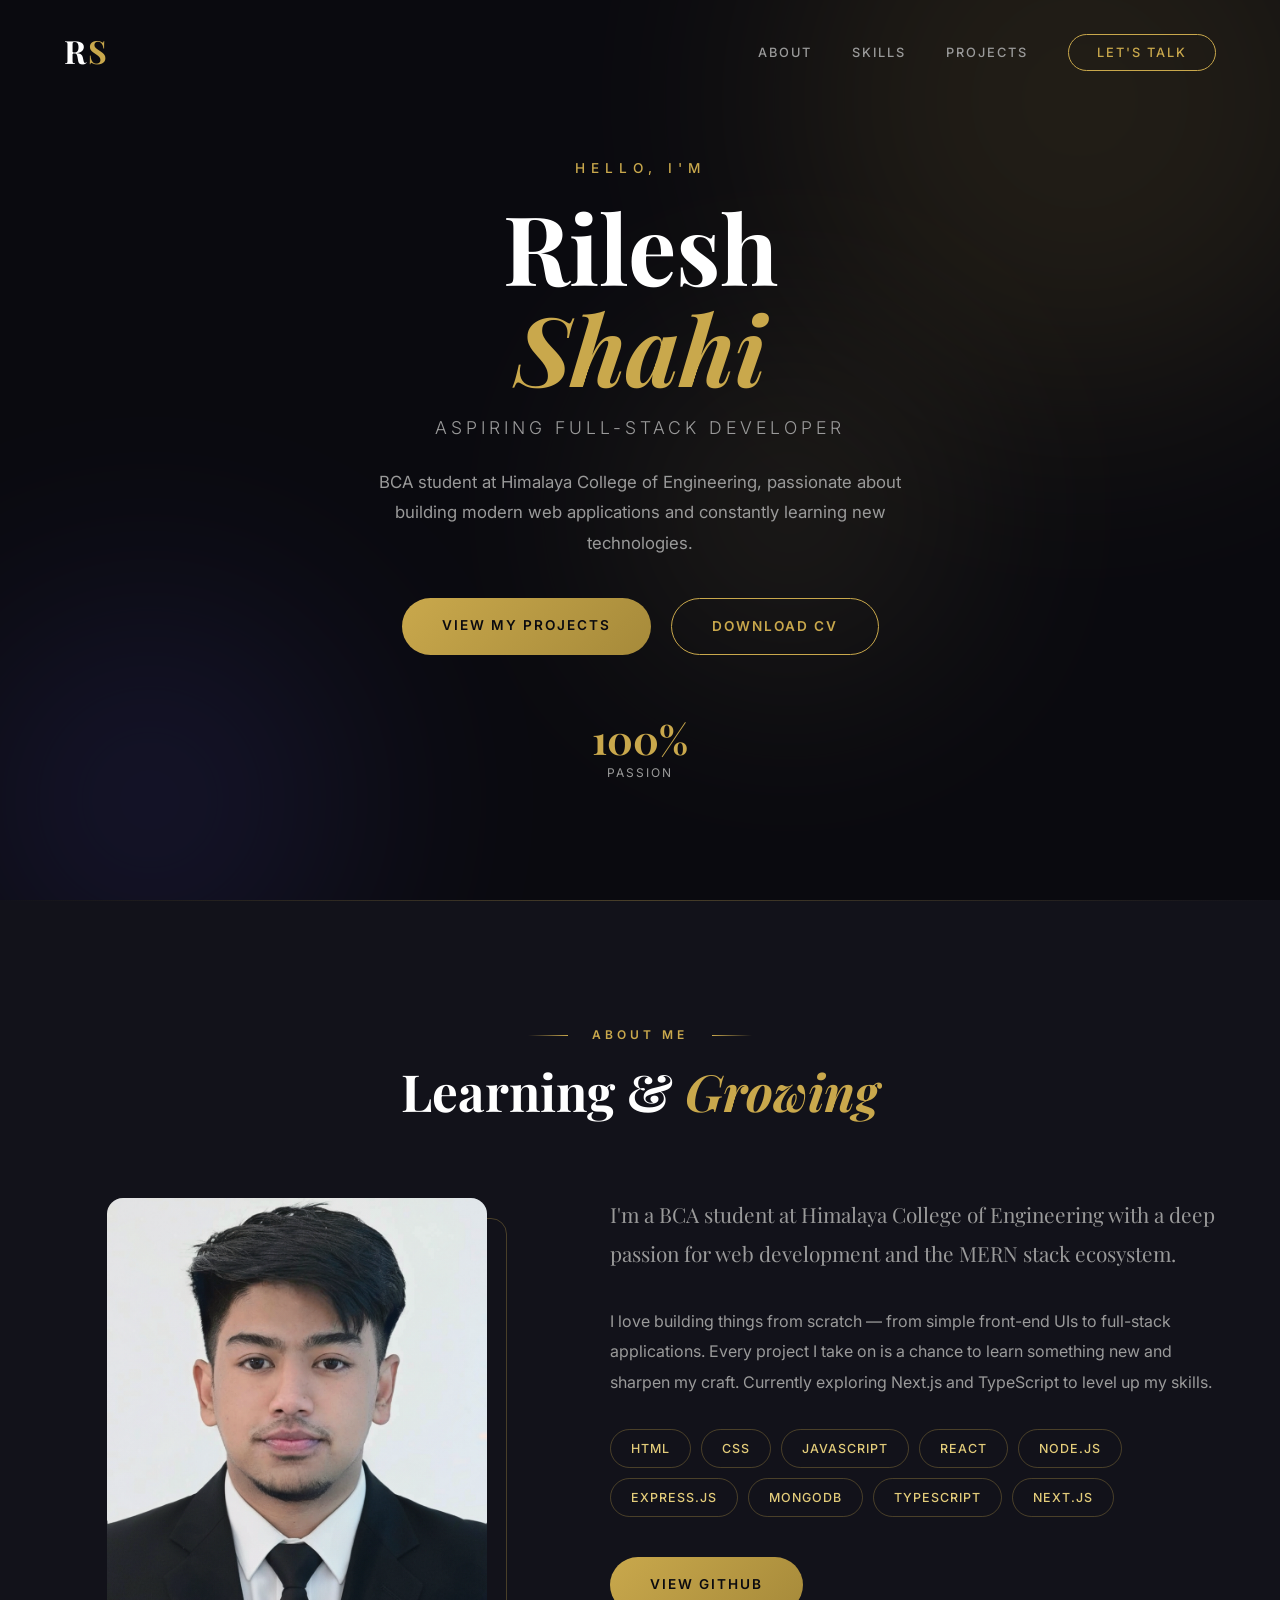
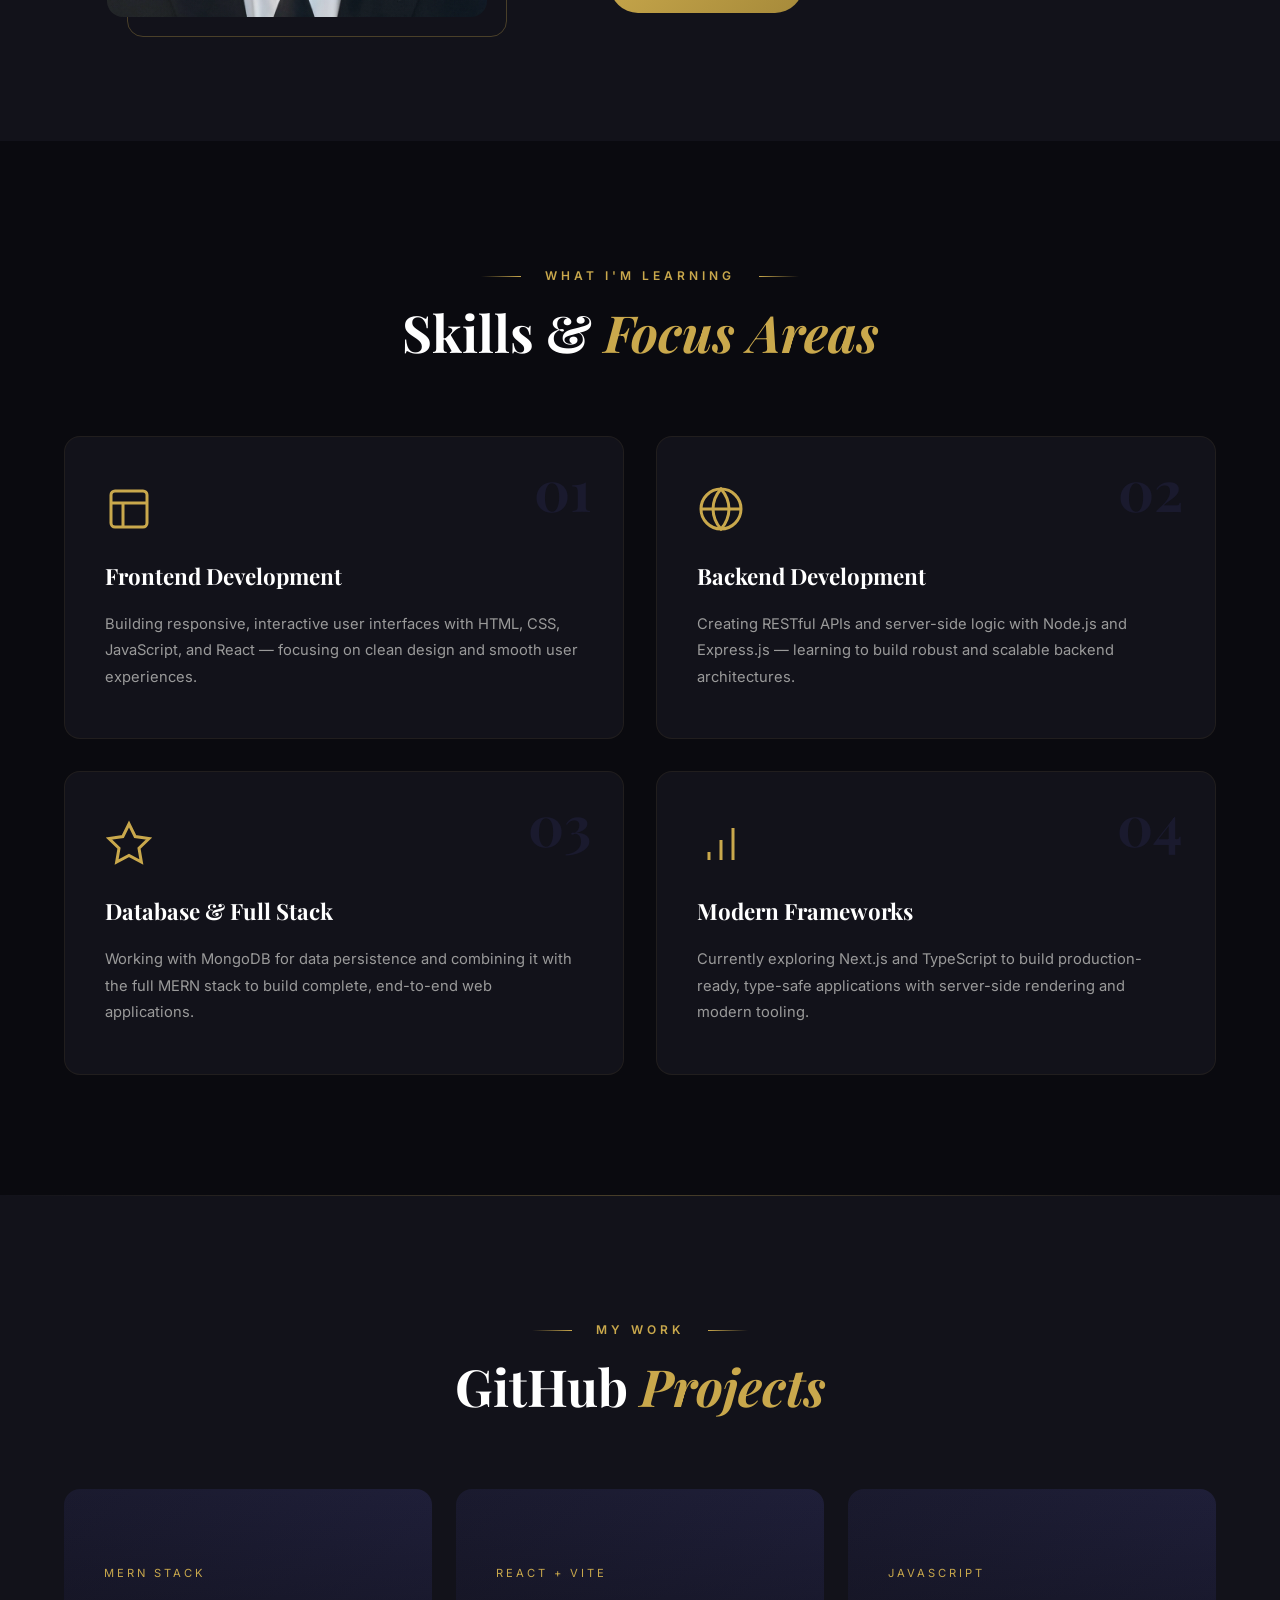
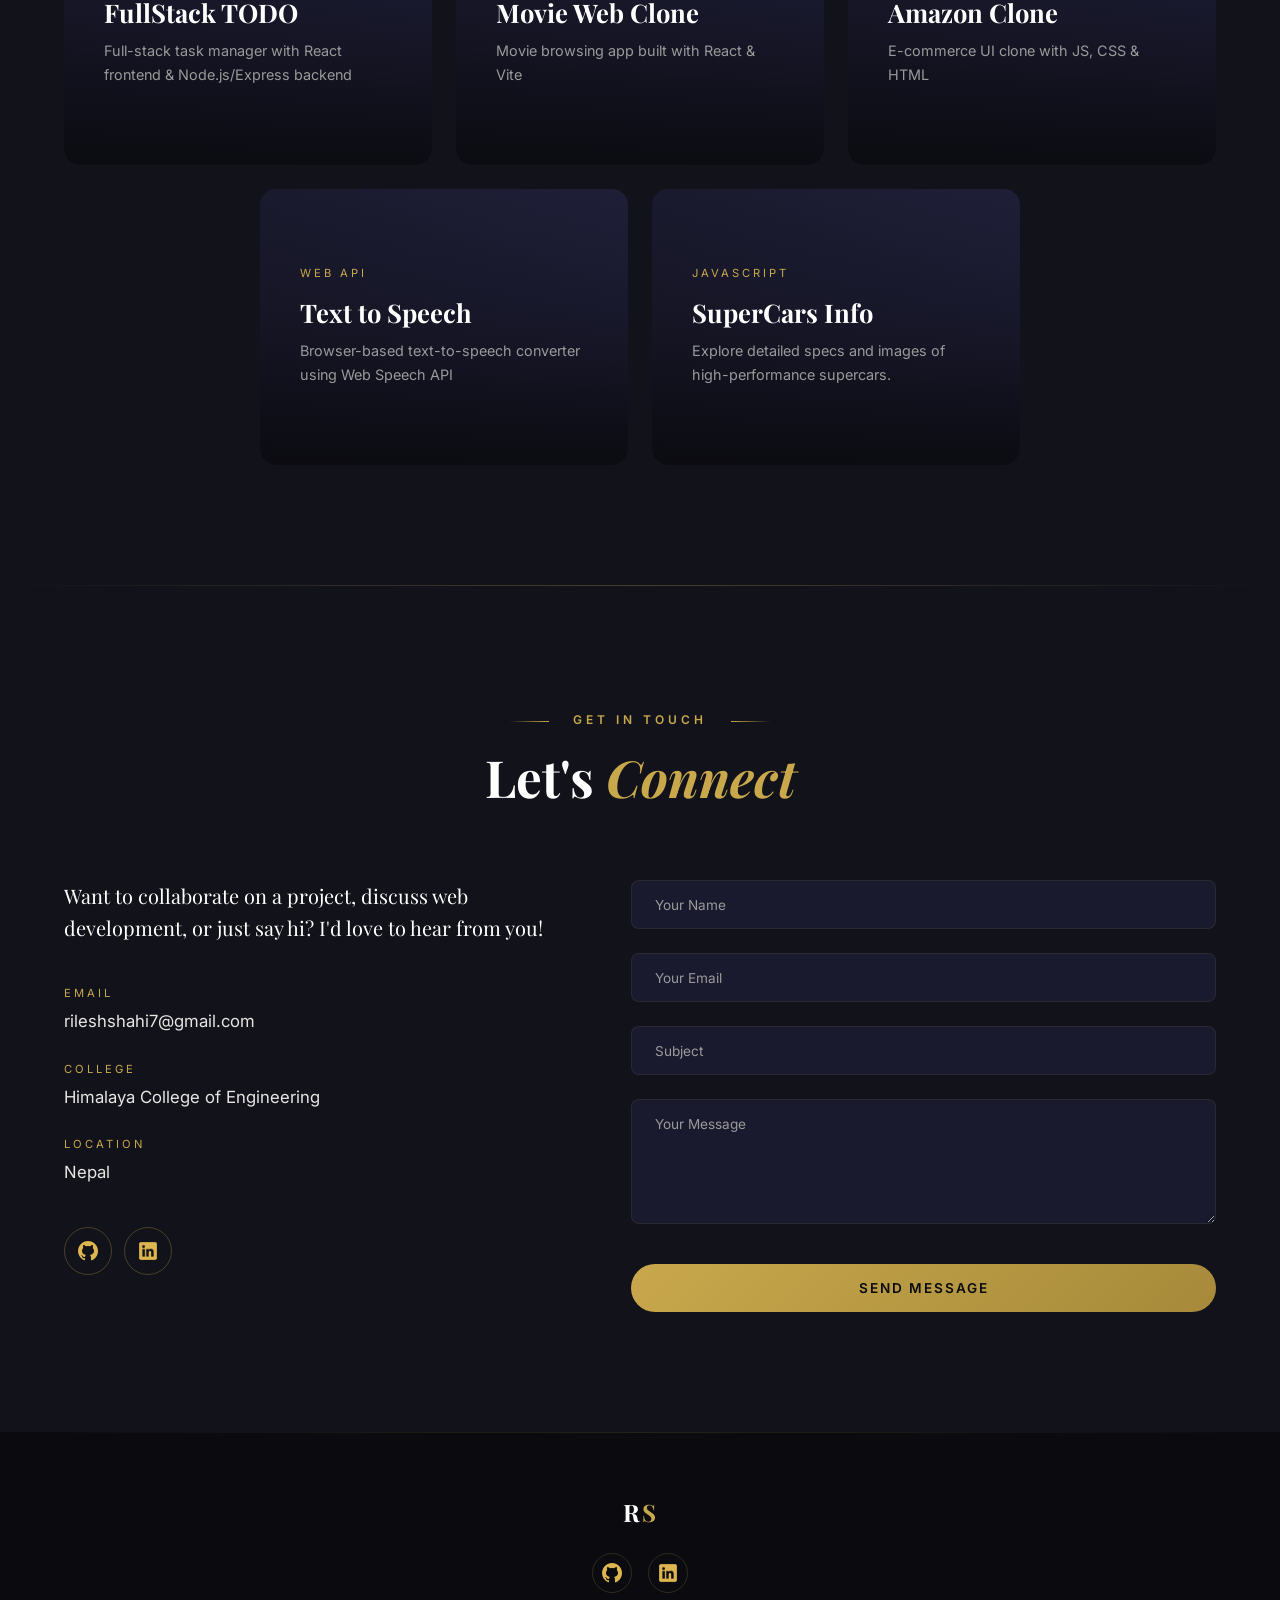
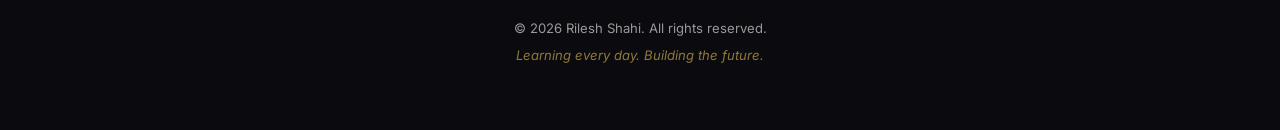
==== commit 35a80c8d: "updated project section" ====
--- a/index.html
+++ b/index.html
@@ -52,14 +52,6 @@
           title="Open and print/save Resume">Download CV</a>
       </div>
       <div class="hero-stats">
-        <div class="stat">
-          <span class="stat-number">13+</span>
-          <span class="stat-label">GitHub Repos</span>
-        </div>
-        <div class="stat">
-          <span class="stat-number">8+</span>
-          <span class="stat-label">Technologies</span>
-        </div>
         <div class="stat">
           <span class="stat-number">100%</span>
           <span class="stat-label">Passion</span>
@@ -179,7 +171,7 @@
         <h2>GitHub <span>Projects</span></h2>
       </div>
       <div class="portfolio-grid">
-        <div class="portfolio-item">
+        <div class="portfolio-item project-todo">
           <div class="portfolio-overlay">
             <span class="portfolio-category">MERN Stack</span>
             <h3>FullStack TODO</h3>
@@ -188,7 +180,7 @@
               →</a>
           </div>
         </div>
-        <div class="portfolio-item">
+        <div class="portfolio-item project-movie">
           <div class="portfolio-overlay">
             <span class="portfolio-category">React + Vite</span>
             <h3>Movie Web Clone</h3>
@@ -197,7 +189,7 @@
               →</a>
           </div>
         </div>
-        <div class="portfolio-item">
+        <div class="portfolio-item project-amazon">
           <div class="portfolio-overlay">
             <span class="portfolio-category">JavaScript</span>
             <h3>Amazon Clone</h3>
@@ -206,16 +198,8 @@
               →</a>
           </div>
         </div>
-        <div class="portfolio-item">
-          <div class="portfolio-overlay">
-            <span class="portfolio-category">Node.js</span>
-            <h3>Backend Project</h3>
-            <p>Server-side application with Node.js &amp; Express</p>
-            <a href="https://github.com/rilesha/backend-project" target="_blank" class="portfolio-link">View on GitHub
-              →</a>
-          </div>
-        </div>
-        <div class="portfolio-item">
+        
+        <div class="portfolio-item project-speech">
           <div class="portfolio-overlay">
             <span class="portfolio-category">Web API</span>
             <h3>Text to Speech</h3>
@@ -224,6 +208,18 @@
               →</a>
           </div>
         </div>
+        <div class="portfolio-item project-supercars">
+          <div class="portfolio-overlay">
+            <span class="portfolio-category">JavaScript</span>
+            <h3>SuperCars Info</h3>
+            <p>Explore detailed specs and images of high-performance supercars.</p>
+            <a href="https://github.com/rilesha/SuperCars-Info" target="_blank" class="portfolio-link">View on GitHub
+              →</a>
+          </div>
+        </div>
+        
+      
+      
       </div>
     </div>
   </section>
--- a/style.css
+++ b/style.css
@@ -753,6 +753,33 @@
     background: linear-gradient(135deg, var(--color-surface), var(--color-surface-2));
     flex: 0 1 calc(33.333% - 16px);
     min-width: 280px;
+    transition: transform var(--transition);
+    z-index: 1;
+}
+
+.portfolio-item::before {
+    content: '';
+    position: absolute;
+    inset: 0;
+    background-size: cover;
+    background-position: center;
+    opacity: 0;
+    transition: opacity 0.6s ease;
+    z-index: -1;
+}
+
+.project-todo::before { background-image: url('projectImg/Todo.png'); }
+.project-movie::before { background-image: url('projectImg/movieApp.png'); }
+.project-amazon::before { background-image: url('projectImg/amazonClone.png'); }
+.project-speech::before { background-image: url('projectImg/text-to-speech.png'); }
+.project-supercars::before { background-image: url('projectImg/supercars_front.png'); }
+
+.portfolio-item:hover {
+    transform: scale(1.02);
+}
+
+.portfolio-item:hover::before {
+    opacity: 1;
 }
 
 .portfolio-overlay {
@@ -776,6 +803,13 @@
     letter-spacing: 3px;
     color: var(--color-gold);
     margin-bottom: 8px;
+    transition: opacity var(--transition);
+}
+
+.portfolio-item:hover .portfolio-category,
+.portfolio-item:hover h3,
+.portfolio-item:hover p {
+    opacity: 0;
 }
 
 .portfolio-overlay h3 {
@@ -784,12 +818,14 @@
     font-weight: 700;
     color: var(--color-white);
     margin-bottom: 4px;
+    transition: opacity var(--transition);
 }
 
 .portfolio-overlay p {
     color: var(--color-text-dim);
     font-size: 0.9rem;
     margin-bottom: 16px;
+    transition: opacity var(--transition);
 }
 
 .portfolio-link {
@@ -1216,14 +1252,25 @@
         backdrop-filter: blur(20px);
         flex-direction: column;
         justify-content: center;
+        align-items: center;
         gap: 32px;
-        padding: 40px;
+        padding: 40px 16px;
+        /* Reduced side padding to give elements more room */
         transition: right 0.4s ease;
         border-left: 1px solid rgba(201, 168, 76, 0.1);
     }
 
     .nav-links.active {
         right: 0;
+    }
+
+    .nav-cta {
+        padding: 10px 16px !important;
+        /* Slightly smaller padding for the button on mobile */
+        font-size: 0.72rem;
+        letter-spacing: 1px;
+        white-space: nowrap;
+        /* Forces text onto a single line */
     }
 
     .hamburger {
